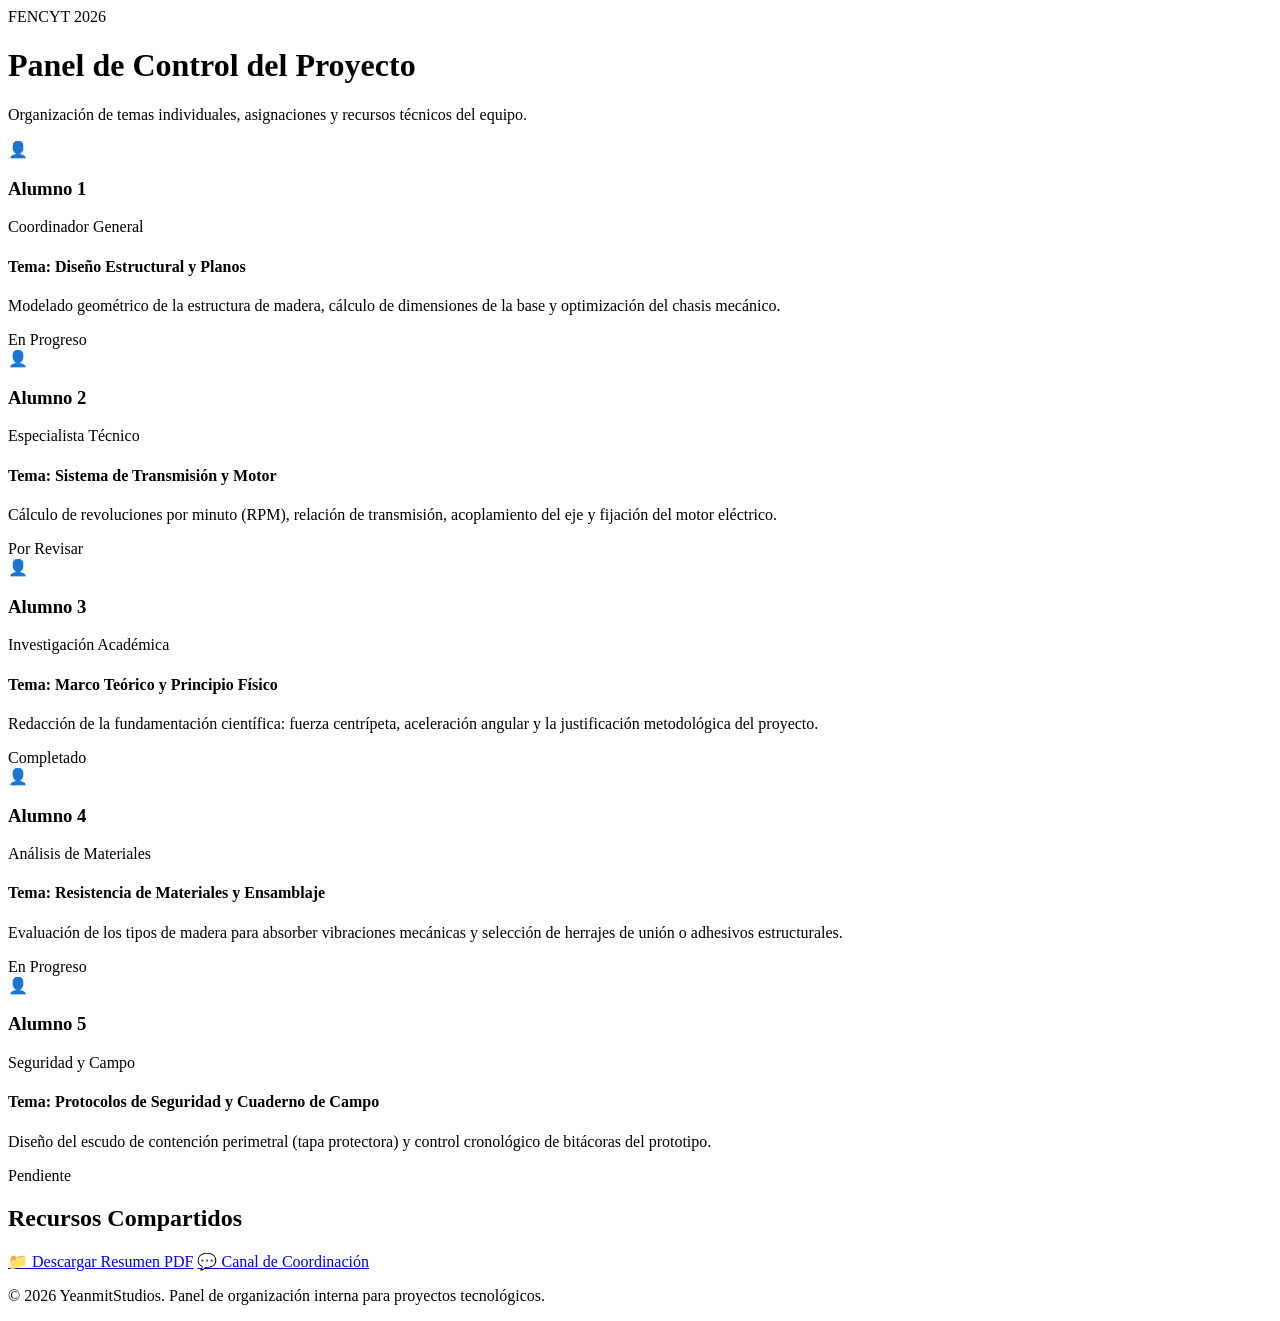
==== index.html @ 691cac82 "Add initial HTML structure for DPCC project" ====
<!DOCTYPE html>
<html lang="es">
<head>
    <meta charset="UTF-8">
    <meta name="viewport" content="width=device-width, initial-scale=1.0">
    <title>Proyecto FENCYT 2026 - Distribución de Temas</title>
    <link rel="stylesheet" href="style.css">
    <link rel="preconnect" href="https://fonts.googleapis.com">
    <link rel="preconnect" href="https://fonts.gstatic.com" crossorigin>
    <link href="https://fonts.googleapis.com/css2?family=Plus+Jakarta+Sans:wght@400;500;600;700&display=swap" rel="stylesheet">
</head>
<body>

    <header class="hero">
        <div class="container">
            <span class="badge">FENCYT 2026</span>
            <h1>Panel de Control del Proyecto</h1>
            <p>Organización de temas individuales, asignaciones y recursos técnicos del equipo.</p>
        </div>
    </header>

    <main class="container">
        
        <section class="grid-temas">
            
            <article class="card-tema">
                <div class="card-header">
                    <div class="user-icon">👤</div>
                    <div class="student-info">
                        <h3>Alumno 1</h3>
                        <span class="role">Coordinador General</span>
                    </div>
                </div>
                <div class="card-body">
                    <h4>Tema: Diseño Estructural y Planos</h4>
                    <p>Modelado geométrico de la estructura de madera, cálculo de dimensiones de la base y optimización del chasis mecánico.</p>
                    <div class="status-badge status-progress">En Progreso</div>
                </div>
            </article>

            <article class="card-tema">
                <div class="card-header">
                    <div class="user-icon">👤</div>
                    <div class="student-info">
                        <h3>Alumno 2</h3>
                        <span class="role">Especialista Técnico</span>
                    </div>
                </div>
                <div class="card-body">
                    <h4>Tema: Sistema de Transmisión y Motor</h4>
                    <p>Cálculo de revoluciones por minuto (RPM), relación de transmisión, acoplamiento del eje y fijación del motor eléctrico.</p>
                    <div class="status-badge status-review">Por Revisar</div>
                </div>
            </article>

            <article class="card-tema">
                <div class="card-header">
                    <div class="user-icon">👤</div>
                    <div class="student-info">
                        <h3>Alumno 3</h3>
                        <span class="role">Investigación Académica</span>
                    </div>
                </div>
                <div class="card-body">
                    <h4>Tema: Marco Teórico y Principio Físico</h4>
                    <p>Redacción de la fundamentación científica: fuerza centrípeta, aceleración angular y la justificación metodológica del proyecto.</p>
                    <div class="status-badge status-done">Completado</div>
                </div>
            </article>

            <article class="card-tema">
                <div class="card-header">
                    <div class="user-icon">👤</div>
                    <div class="student-info">
                        <h3>Alumno 4</h3>
                        <span class="role">Análisis de Materiales</span>
                    </div>
                </div>
                <div class="card-body">
                    <h4>Tema: Resistencia de Materiales y Ensamblaje</h4>
                    <p>Evaluación de los tipos de madera para absorber vibraciones mecánicas y selección de herrajes de unión o adhesivos estructurales.</p>
                    <div class="status-badge status-progress">En Progreso</div>
                </div>
            </article>

            <article class="card-tema">
                <div class="card-header">
                    <div class="user-icon">👤</div>
                    <div class="student-info">
                        <h3>Alumno 5</h3>
                        <span class="role">Seguridad y Campo</span>
                    </div>
                </div>
                <div class="card-body">
                    <h4>Tema: Protocolos de Seguridad y Cuaderno de Campo</h4>
                    <p>Diseño del escudo de contención perimetral (tapa protectora) y control cronológico de bitácoras del prototipo.</p>
                    <div class="status-badge status-todo">Pendiente</div>
                </div>
            </article>

        </section>

        <section class="resources-section">
            <h2>Recursos Compartidos</h2>
            <div class="resources-links">
                <a href="#" class="btn-resource">📁 Descargar Resumen PDF</a>
                <a href="#" class="btn-resource btn-secondary">💬 Canal de Coordinación</a>
            </div>
        </section>

    </main>

    <footer>
        <p>&copy; 2026 YeanmitStudios. Panel de organización interna para proyectos tecnológicos.</p>
    </footer>

</body>
</html>
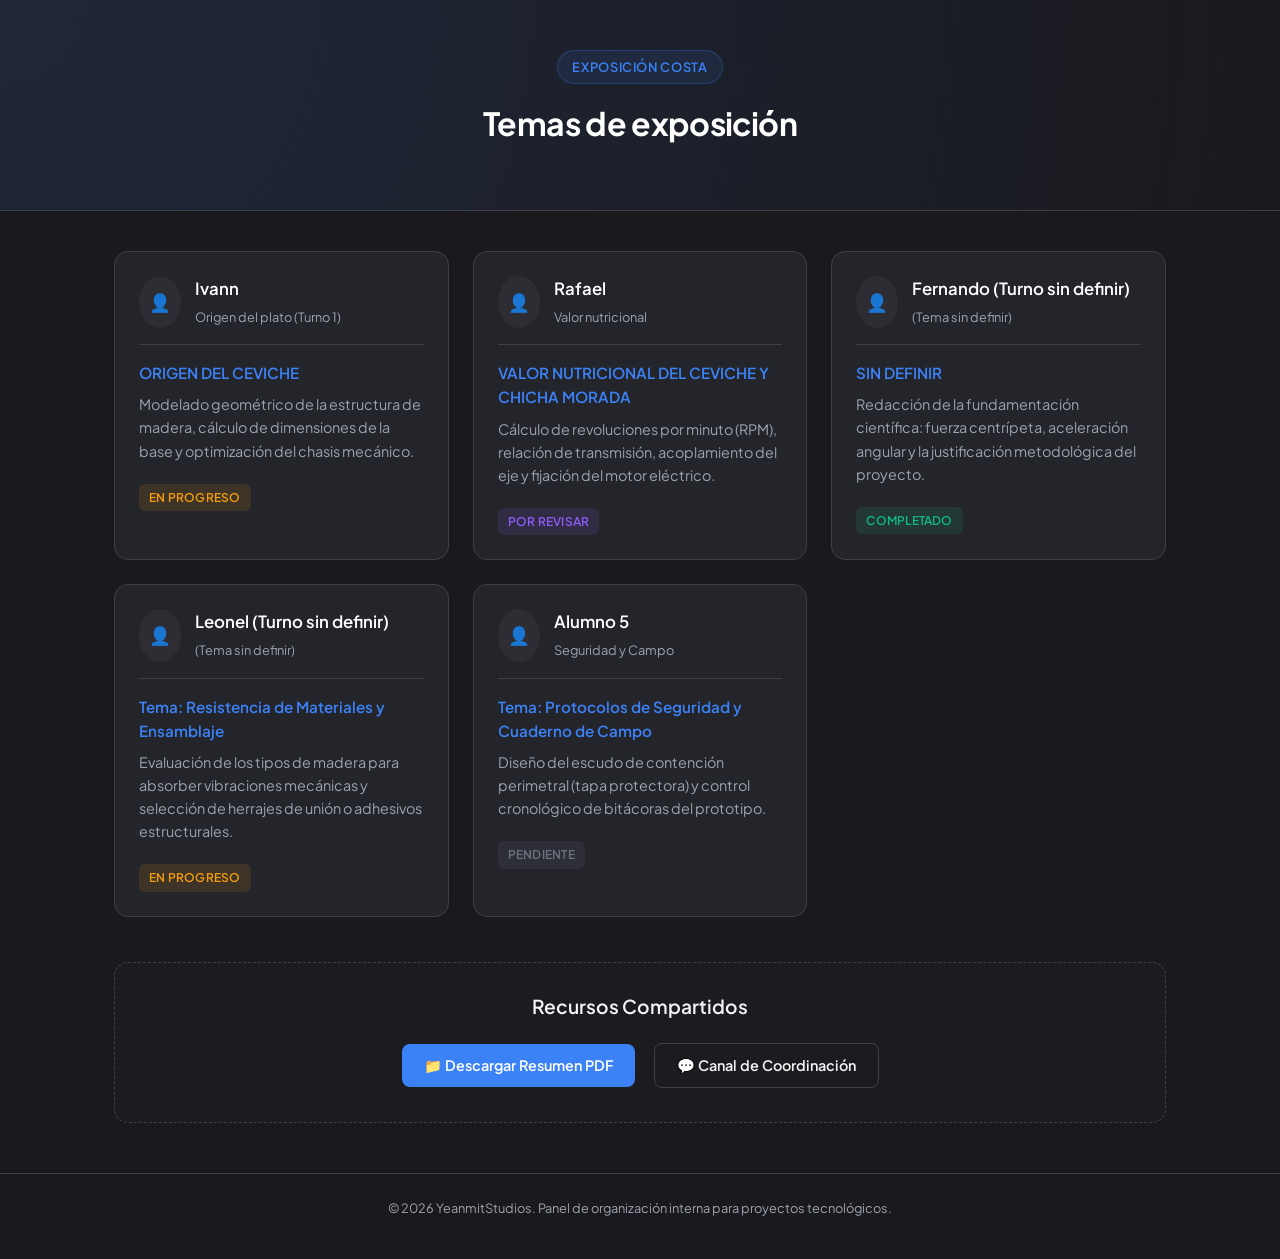
==== commit 195bcfd1: "Update project title and student details in index.html" ====
--- a/index.html
+++ b/index.html
@@ -3,7 +3,7 @@
 <head>
     <meta charset="UTF-8">
     <meta name="viewport" content="width=device-width, initial-scale=1.0">
-    <title>Proyecto FENCYT 2026 - Distribución de Temas</title>
+    <title>Asignación de Temas</title>
     <link rel="stylesheet" href="style.css">
     <link rel="preconnect" href="https://fonts.googleapis.com">
     <link rel="preconnect" href="https://fonts.gstatic.com" crossorigin>
@@ -13,9 +13,8 @@
 
     <header class="hero">
         <div class="container">
-            <span class="badge">FENCYT 2026</span>
-            <h1>Panel de Control del Proyecto</h1>
-            <p>Organización de temas individuales, asignaciones y recursos técnicos del equipo.</p>
+            <span class="badge">EXPOSICIÓN COSTA</span>
+            <h1>Temas de exposición</h1>
         </div>
     </header>
 
@@ -27,12 +26,12 @@
                 <div class="card-header">
                     <div class="user-icon">👤</div>
                     <div class="student-info">
-                        <h3>Alumno 1</h3>
-                        <span class="role">Coordinador General</span>
+                        <h3>Ivann</h3>
+                        <span class="role">Origen del plato (Turno 1)</span>
                     </div>
                 </div>
                 <div class="card-body">
-                    <h4>Tema: Diseño Estructural y Planos</h4>
+                    <h4>ORIGEN DEL CEVICHE</h4>
                     <p>Modelado geométrico de la estructura de madera, cálculo de dimensiones de la base y optimización del chasis mecánico.</p>
                     <div class="status-badge status-progress">En Progreso</div>
                 </div>
@@ -42,12 +41,12 @@
                 <div class="card-header">
                     <div class="user-icon">👤</div>
                     <div class="student-info">
-                        <h3>Alumno 2</h3>
-                        <span class="role">Especialista Técnico</span>
+                        <h3>Rafael</h3>
+                        <span class="role">Valor nutricional</span>
                     </div>
                 </div>
                 <div class="card-body">
-                    <h4>Tema: Sistema de Transmisión y Motor</h4>
+                    <h4>VALOR NUTRICIONAL DEL CEVICHE Y CHICHA MORADA</h4>
                     <p>Cálculo de revoluciones por minuto (RPM), relación de transmisión, acoplamiento del eje y fijación del motor eléctrico.</p>
                     <div class="status-badge status-review">Por Revisar</div>
                 </div>
@@ -57,12 +56,12 @@
                 <div class="card-header">
                     <div class="user-icon">👤</div>
                     <div class="student-info">
-                        <h3>Alumno 3</h3>
-                        <span class="role">Investigación Académica</span>
+                        <h3>Fernando (Turno sin definir)</h3>
+                        <span class="role">(Tema sin definir)</span>
                     </div>
                 </div>
                 <div class="card-body">
-                    <h4>Tema: Marco Teórico y Principio Físico</h4>
+                    <h4>SIN DEFINIR</h4>
                     <p>Redacción de la fundamentación científica: fuerza centrípeta, aceleración angular y la justificación metodológica del proyecto.</p>
                     <div class="status-badge status-done">Completado</div>
                 </div>
@@ -72,8 +71,8 @@
                 <div class="card-header">
                     <div class="user-icon">👤</div>
                     <div class="student-info">
-                        <h3>Alumno 4</h3>
-                        <span class="role">Análisis de Materiales</span>
+                        <h3>Leonel (Turno sin definir)</h3>
+                        <span class="role">(Tema sin definir)</span>
                     </div>
                 </div>
                 <div class="card-body">
--- a/style.css
+++ b/style.css
@@ -0,0 +1,225 @@
+/* ==========================================================================
+   Variables de Paleta de Colores (Inspirada en Entornos UI Profesionales)
+   ========================================================================== */
+:root {
+    --bg-color: #1a1a1e;       /* Fondo oscuro profundo */
+    --card-bg: #24242b;        /* Fondo de tarjetas para contraste */
+    --accent-color: #3b82f6;   /* Azul tecnológico brillante */
+    --text-main: #f3f4f6;      /* Texto principal */
+    --text-muted: #9ca3af;     /* Texto secundario de soporte */
+    --border-color: #3f3f46;   /* Líneas divisorias sutiles */
+    
+    /* Variables de Estado */
+    --status-done: #10b981;    /* Verde */
+    --status-progress: #f59e0b;/* Ámbar */
+    --status-review: #8b5cf6;  /* Púrpura */
+    --status-todo: #6b7280;    /* Gris */
+}
+
+/* Reseteo estándar de márgenes y box-sizing */
+*, *::before, *::after {
+    box-sizing: border-box;
+    margin: 0;
+    padding: 0;
+}
+
+body {
+    font-family: 'Plus Jakarta Sans', sans-serif;
+    background-color: var(--bg-color);
+    color: var(--text-main);
+    line-height: 1.6;
+    padding-bottom: 40px;
+}
+
+.container {
+    max-width: 1100px;
+    margin: 0 auto;
+    padding: 0 24px;
+}
+
+/* ==========================================================================
+   Encabezado / Hero Banner
+   ========================================================================== */
+.hero {
+    background: radial-gradient(circle at top left, rgba(59, 130, 246, 0.12), transparent), var(--bg-color);
+    border-bottom: 1px solid var(--border-color);
+    padding: 50px 0;
+    text-align: center;
+    margin-bottom: 40px;
+}
+
+.badge {
+    display: inline-block;
+    background-color: rgba(59, 130, 246, 0.1);
+    color: var(--accent-color);
+    padding: 6px 14px;
+    border-radius: 20px;
+    font-size: 0.8rem;
+    font-weight: 600;
+    text-transform: uppercase;
+    letter-spacing: 0.05em;
+    margin-bottom: 14px;
+    border: 1px solid rgba(59, 130, 246, 0.25);
+}
+
+.hero h1 {
+    font-size: 2rem;
+    font-weight: 700;
+    color: #ffffff;
+    margin-bottom: 10px;
+    letter-spacing: -0.02em;
+}
+
+.hero p {
+    font-size: 1rem;
+    color: var(--text-muted);
+    max-width: 600px;
+    margin: 0 auto;
+}
+
+/* ==========================================================================
+   Estructura Grid Organizada de Tarjetas
+   ========================================================================== */
+.grid-temas {
+    display: grid;
+    grid-template-columns: repeat(auto-fit, minmax(300px, 1fr));
+    gap: 24px;
+    margin-bottom: 45px;
+}
+
+.card-tema {
+    background-color: var(--card-bg);
+    border: 1px solid var(--border-color);
+    border-radius: 14px;
+    padding: 24px;
+    transition: transform 0.2s cubic-bezier(0.4, 0, 0.2, 1), border-color 0.2s ease;
+}
+
+.card-tema:hover {
+    transform: translateY(-4px);
+    border-color: var(--accent-color);
+}
+
+/* Encabezado interno de tarjeta */
+.card-header {
+    display: table;
+    width: 100%;
+    border-bottom: 1px solid var(--border-color);
+    padding-bottom: 16px;
+    margin-bottom: 16px;
+}
+
+.user-icon {
+    display: table-cell;
+    vertical-align: middle;
+    width: 42px;
+    height: 42px;
+    background-color: rgba(255, 255, 255, 0.04);
+    border-radius: 50%;
+    text-align: center;
+    font-size: 1.1rem;
+}
+
+.student-info {
+    display: table-cell;
+    vertical-align: middle;
+    padding-left: 14px;
+}
+
+.student-info h3 {
+    font-size: 1.05rem;
+    font-weight: 600;
+    color: #ffffff;
+}
+
+.student-info .role {
+    font-size: 0.8rem;
+    color: var(--text-muted);
+}
+
+/* Cuerpo interno de tarjeta */
+.card-body h4 {
+    font-size: 0.95rem;
+    font-weight: 600;
+    color: var(--accent-color);
+    margin-bottom: 8px;
+}
+
+.card-body p {
+    font-size: 0.9rem;
+    color: var(--text-muted);
+    margin-bottom: 20px;
+    min-height: 66px; /* Mantiene balance visual uniforme */
+}
+
+/* Etiquetas de Estado del entregable */
+.status-badge {
+    display: inline-block;
+    font-size: 0.75rem;
+    font-weight: 600;
+    padding: 4px 10px;
+    border-radius: 6px;
+    text-transform: uppercase;
+    letter-spacing: 0.02em;
+}
+
+.status-done { background-color: rgba(16, 185, 129, 0.12); color: var(--status-done); }
+.status-progress { background-color: rgba(245, 158, 11, 0.12); color: var(--status-progress); }
+.status-review { background-color: rgba(139, 92, 246, 0.12); color: var(--status-review); }
+.status-todo { background-color: rgba(107, 114, 128, 0.12); color: var(--status-todo); }
+
+/* ==========================================================================
+   Sección de Recursos Adicionales e Interactividad
+   ========================================================================== */
+.resources-section {
+    background-color: rgba(255, 255, 255, 0.01);
+    border: 1px dashed var(--border-color);
+    border-radius: 14px;
+    padding: 28px;
+    text-align: center;
+    margin-bottom: 50px;
+}
+
+.resources-section h2 {
+    font-size: 1.2rem;
+    font-weight: 600;
+    margin-bottom: 16px;
+}
+
+.btn-resource {
+    display: inline-block;
+    background-color: var(--accent-color);
+    color: #ffffff;
+    text-decoration: none;
+    padding: 10px 22px;
+    border-radius: 8px;
+    font-size: 0.9rem;
+    font-weight: 600;
+    margin: 6px 8px;
+    transition: background-color 0.15s ease;
+}
+
+.btn-resource:hover {
+    background-color: #2563eb;
+}
+
+.btn-resource.btn-secondary {
+    background-color: transparent;
+    border: 1px solid var(--border-color);
+    color: var(--text-main);
+}
+
+.btn-resource.btn-secondary:hover {
+    background-color: rgba(255, 255, 255, 0.04);
+}
+
+/* ==========================================================================
+   Pie de Página
+   ========================================================================== */
+footer {
+    text-align: center;
+    padding-top: 24px;
+    border-top: 1px solid var(--border-color);
+    color: var(--text-muted);
+    font-size: 0.8rem;
+}
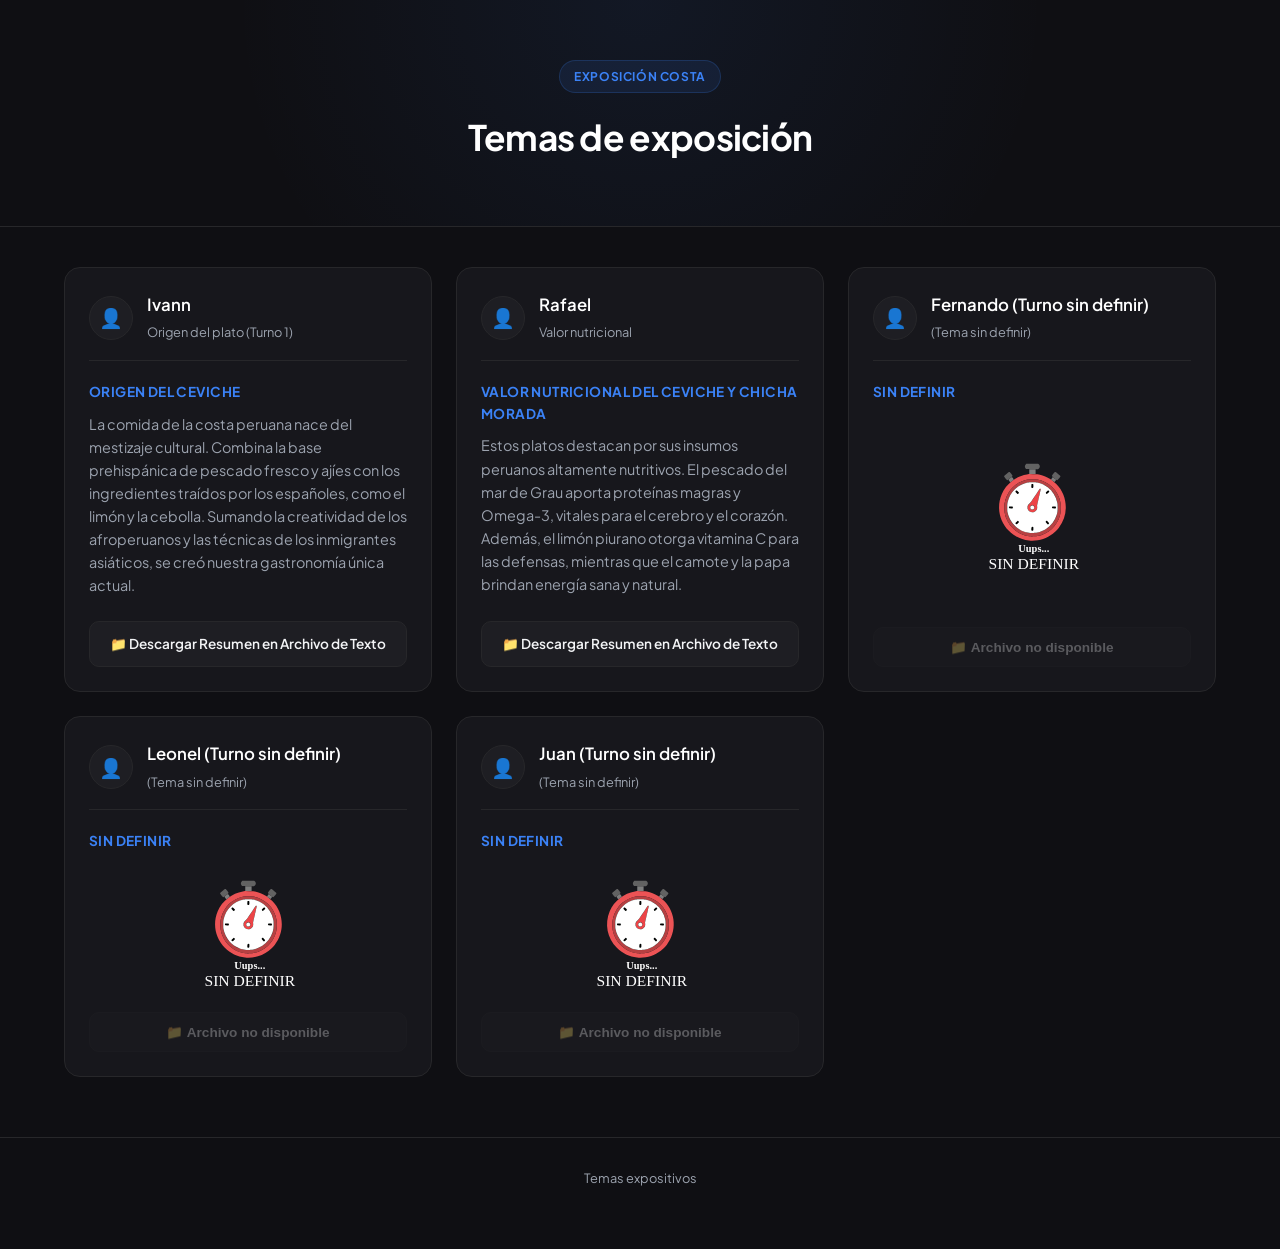
==== commit 386e2a13: "Add files via upload" ====
--- a/index.html
+++ b/index.html
@@ -1,117 +1,129 @@
-<!DOCTYPE html>
-<html lang="es">
-<head>
-    <meta charset="UTF-8">
-    <meta name="viewport" content="width=device-width, initial-scale=1.0">
-    <title>Asignación de Temas</title>
-    <link rel="stylesheet" href="style.css">
-    <link rel="preconnect" href="https://fonts.googleapis.com">
-    <link rel="preconnect" href="https://fonts.gstatic.com" crossorigin>
-    <link href="https://fonts.googleapis.com/css2?family=Plus+Jakarta+Sans:wght@400;500;600;700&display=swap" rel="stylesheet">
-</head>
-<body>
-
-    <header class="hero">
-        <div class="container">
-            <span class="badge">EXPOSICIÓN COSTA</span>
-            <h1>Temas de exposición</h1>
-        </div>
-    </header>
-
-    <main class="container">
-        
-        <section class="grid-temas">
-            
-            <article class="card-tema">
-                <div class="card-header">
-                    <div class="user-icon">👤</div>
-                    <div class="student-info">
-                        <h3>Ivann</h3>
-                        <span class="role">Origen del plato (Turno 1)</span>
-                    </div>
-                </div>
-                <div class="card-body">
-                    <h4>ORIGEN DEL CEVICHE</h4>
-                    <p>Modelado geométrico de la estructura de madera, cálculo de dimensiones de la base y optimización del chasis mecánico.</p>
-                    <div class="status-badge status-progress">En Progreso</div>
-                </div>
-            </article>
-
-            <article class="card-tema">
-                <div class="card-header">
-                    <div class="user-icon">👤</div>
-                    <div class="student-info">
-                        <h3>Rafael</h3>
-                        <span class="role">Valor nutricional</span>
-                    </div>
-                </div>
-                <div class="card-body">
-                    <h4>VALOR NUTRICIONAL DEL CEVICHE Y CHICHA MORADA</h4>
-                    <p>Cálculo de revoluciones por minuto (RPM), relación de transmisión, acoplamiento del eje y fijación del motor eléctrico.</p>
-                    <div class="status-badge status-review">Por Revisar</div>
-                </div>
-            </article>
-
-            <article class="card-tema">
-                <div class="card-header">
-                    <div class="user-icon">👤</div>
-                    <div class="student-info">
-                        <h3>Fernando (Turno sin definir)</h3>
-                        <span class="role">(Tema sin definir)</span>
-                    </div>
-                </div>
-                <div class="card-body">
-                    <h4>SIN DEFINIR</h4>
-                    <p>Redacción de la fundamentación científica: fuerza centrípeta, aceleración angular y la justificación metodológica del proyecto.</p>
-                    <div class="status-badge status-done">Completado</div>
-                </div>
-            </article>
-
-            <article class="card-tema">
-                <div class="card-header">
-                    <div class="user-icon">👤</div>
-                    <div class="student-info">
-                        <h3>Leonel (Turno sin definir)</h3>
-                        <span class="role">(Tema sin definir)</span>
-                    </div>
-                </div>
-                <div class="card-body">
-                    <h4>Tema: Resistencia de Materiales y Ensamblaje</h4>
-                    <p>Evaluación de los tipos de madera para absorber vibraciones mecánicas y selección de herrajes de unión o adhesivos estructurales.</p>
-                    <div class="status-badge status-progress">En Progreso</div>
-                </div>
-            </article>
-
-            <article class="card-tema">
-                <div class="card-header">
-                    <div class="user-icon">👤</div>
-                    <div class="student-info">
-                        <h3>Alumno 5</h3>
-                        <span class="role">Seguridad y Campo</span>
-                    </div>
-                </div>
-                <div class="card-body">
-                    <h4>Tema: Protocolos de Seguridad y Cuaderno de Campo</h4>
-                    <p>Diseño del escudo de contención perimetral (tapa protectora) y control cronológico de bitácoras del prototipo.</p>
-                    <div class="status-badge status-todo">Pendiente</div>
-                </div>
-            </article>
-
-        </section>
-
-        <section class="resources-section">
-            <h2>Recursos Compartidos</h2>
-            <div class="resources-links">
-                <a href="#" class="btn-resource">📁 Descargar Resumen PDF</a>
-                <a href="#" class="btn-resource btn-secondary">💬 Canal de Coordinación</a>
-            </div>
-        </section>
-
-    </main>
-
-    <footer>
-        <p>&copy; 2026 YeanmitStudios. Panel de organización interna para proyectos tecnológicos.</p>
-    </footer>
-
-</body>
-</html>
+<!DOCTYPE html>
+<html lang="es">
+<head>
+    <meta charset="UTF-8">
+    <meta name="viewport" content="width=device-width, initial-scale=1.0">
+    <title>Asignación de Temas</title>
+    <link rel="stylesheet" href="style.css">
+    <link rel="preconnect" href="https://fonts.googleapis.com">
+    <link rel="preconnect" href="https://fonts.gstatic.com" crossorigin>
+    <link href="https://fonts.googleapis.com/css2?family=Plus+Jakarta+Sans:wght@400;500;600;700&display=swap" rel="stylesheet">
+</head>
+<body>
+
+    <header class="hero">
+        <div class="container">
+            <span class="badge">EXPOSICIÓN COSTA</span>
+            <h1>Temas de exposición</h1>
+        </div>
+    </header>
+
+    <main class="container">
+        
+        <section class="grid-temas">
+            
+            <article class="card-tema">
+                <div class="card-header">
+                    <div class="user-icon">👤</div>
+                    <div class="student-info">
+                        <h3>Ivann</h3>
+                        <span class="role">Origen del plato (Turno 1)</span>
+                    </div>
+                </div>
+                <div class="card-body">
+                    <h4>ORIGEN DEL CEVICHE</h4>
+                    <p id="texto-ivann">La comida de la costa peruana nace del mestizaje cultural. Combina la base prehispánica de pescado fresco y ajíes con los ingredientes traídos por los españoles, como el limón y la cebolla. Sumando la creatividad de los afroperuanos y las técnicas de los inmigrantes asiáticos, se creó nuestra gastronomía única actual.</p>
+                </div>
+                <a href="#" class="btn-resource" onclick="descargarTexto('Origen del Cevicvhe - Ivann', 'texto-ivann'); return false;">📁 Descargar Resumen en Archivo de Texto</a>
+            </article>
+
+            <article class="card-tema">
+                <div class="card-header">
+                    <div class="user-icon">👤</div>
+                    <div class="student-info">
+                        <h3>Rafael</h3>
+                        <span class="role">Valor nutricional</span>
+                    </div>
+                </div>
+                <div class="card-body">
+                    <h4>VALOR NUTRICIONAL DEL CEVICHE Y CHICHA MORADA</h4>
+                    <p id="texto-rafael">Estos platos destacan por sus insumos peruanos altamente nutritivos. El pescado del mar de Grau aporta proteínas magras y Omega-3, vitales para el cerebro y el corazón. Además, el limón piurano otorga vitamina C para las defensas, mientras que el camote y la papa brindan energía sana y natural.</p>
+                </div>
+                <a href="#" class="btn-resource" onclick="descargarTexto('Valor Nutricional - Rafael', 'texto-rafael'); return false;">📁 Descargar Resumen en Archivo de Texto</a>
+            </article>
+
+            <article class="card-tema">
+                <div class="card-header">
+                    <div class="user-icon">👤</div>
+                    <div class="student-info">
+                        <h3>Fernando (Turno sin definir)</h3>
+                        <span class="role">(Tema sin definir)</span>
+                    </div>
+                </div>
+                <div class="card-body">
+                    <h4>SIN DEFINIR</h4>
+                    <img src="Sin_definir_icon.svg" style="width: 200px;">
+                </div>
+                <button class="btn-resource" disabled style="opacity: 0.3; cursor: not-allowed; width: 100%;">📁 Archivo no disponible</button>
+            </article>
+
+            <article class="card-tema">
+                <div class="card-header">
+                    <div class="user-icon">👤</div>
+                    <div class="student-info">
+                        <h3>Leonel (Turno sin definir)</h3>
+                        <span class="role">(Tema sin definir)</span>
+                    </div>
+                </div>
+                <div class="card-body">
+                    <h4>SIN DEFINIR</h4>
+                    <img src="Sin_definir_icon.svg" style="width: 200px;">
+                </div>
+                <button class="btn-resource" disabled style="opacity: 0.3; cursor: not-allowed; width: 100%;">📁 Archivo no disponible</button>
+            </article>
+
+            <article class="card-tema">
+                <div class="card-header">
+                    <div class="user-icon">👤</div>
+                    <div class="student-info">
+                        <h3>Juan (Turno sin definir)</h3>
+                        <span class="role">(Tema sin definir)</span>
+                    </div>
+                </div>
+                <div class="card-body">
+                    <h4>SIN DEFINIR</h4>
+                    <img src="Sin_definir_icon.svg" style="width: 200px;">
+                </div>
+                <button class="btn-resource" disabled style="opacity: 0.3; cursor: not-allowed; width: 100%;">📁 Archivo no disponible</button>
+            </article>
+
+        </section>
+
+    </main>
+
+    <footer>
+        <p>Temas expositivos</p>
+    </footer>
+
+    <script>
+        function descargarTexto(nombreArchivo, idElementoTexto) {
+            // 1. Obtenemos el texto del párrafo correspondiente usando su ID
+            const textoDescarga = document.getElementById(idElementoTexto).innerText;
+            
+            // 2. Creamos un "Blob" que contiene el texto en formato puro (plain text)
+            const blob = new Blob([textoDescarga], { type: 'text/plain;charset=utf-8' });
+            
+            // 3. Creamos un enlace temporal invisible en memoria
+            const enlaceTemporal = document.createElement('a');
+            enlaceTemporal.href = URL.createObjectURL(blob);
+            enlaceTemporal.download = nombreArchivo + '.txt'; // Nombre del archivo descargado
+            
+            // 4. Simulamos el clic para iniciar la descarga y lo removemos
+            document.body.appendChild(enlaceTemporal);
+            enlaceTemporal.click();
+            document.body.removeChild(enlaceTemporal);
+        }
+    </script>
+
+</body>
+</html>
--- a/style.css
+++ b/style.css
@@ -1,225 +1,198 @@
-/* ==========================================================================
-   Variables de Paleta de Colores (Inspirada en Entornos UI Profesionales)
-   ========================================================================== */
-:root {
-    --bg-color: #1a1a1e;       /* Fondo oscuro profundo */
-    --card-bg: #24242b;        /* Fondo de tarjetas para contraste */
-    --accent-color: #3b82f6;   /* Azul tecnológico brillante */
-    --text-main: #f3f4f6;      /* Texto principal */
-    --text-muted: #9ca3af;     /* Texto secundario de soporte */
-    --border-color: #3f3f46;   /* Líneas divisorias sutiles */
-    
-    /* Variables de Estado */
-    --status-done: #10b981;    /* Verde */
-    --status-progress: #f59e0b;/* Ámbar */
-    --status-review: #8b5cf6;  /* Púrpura */
-    --status-todo: #6b7280;    /* Gris */
-}
-
-/* Reseteo estándar de márgenes y box-sizing */
-*, *::before, *::after {
-    box-sizing: border-box;
-    margin: 0;
-    padding: 0;
-}
-
-body {
-    font-family: 'Plus Jakarta Sans', sans-serif;
-    background-color: var(--bg-color);
-    color: var(--text-main);
-    line-height: 1.6;
-    padding-bottom: 40px;
-}
-
-.container {
-    max-width: 1100px;
-    margin: 0 auto;
-    padding: 0 24px;
-}
-
-/* ==========================================================================
-   Encabezado / Hero Banner
-   ========================================================================== */
-.hero {
-    background: radial-gradient(circle at top left, rgba(59, 130, 246, 0.12), transparent), var(--bg-color);
-    border-bottom: 1px solid var(--border-color);
-    padding: 50px 0;
-    text-align: center;
-    margin-bottom: 40px;
-}
-
-.badge {
-    display: inline-block;
-    background-color: rgba(59, 130, 246, 0.1);
-    color: var(--accent-color);
-    padding: 6px 14px;
-    border-radius: 20px;
-    font-size: 0.8rem;
-    font-weight: 600;
-    text-transform: uppercase;
-    letter-spacing: 0.05em;
-    margin-bottom: 14px;
-    border: 1px solid rgba(59, 130, 246, 0.25);
-}
-
-.hero h1 {
-    font-size: 2rem;
-    font-weight: 700;
-    color: #ffffff;
-    margin-bottom: 10px;
-    letter-spacing: -0.02em;
-}
-
-.hero p {
-    font-size: 1rem;
-    color: var(--text-muted);
-    max-width: 600px;
-    margin: 0 auto;
-}
-
-/* ==========================================================================
-   Estructura Grid Organizada de Tarjetas
-   ========================================================================== */
-.grid-temas {
-    display: grid;
-    grid-template-columns: repeat(auto-fit, minmax(300px, 1fr));
-    gap: 24px;
-    margin-bottom: 45px;
-}
-
-.card-tema {
-    background-color: var(--card-bg);
-    border: 1px solid var(--border-color);
-    border-radius: 14px;
-    padding: 24px;
-    transition: transform 0.2s cubic-bezier(0.4, 0, 0.2, 1), border-color 0.2s ease;
-}
-
-.card-tema:hover {
-    transform: translateY(-4px);
-    border-color: var(--accent-color);
-}
-
-/* Encabezado interno de tarjeta */
-.card-header {
-    display: table;
-    width: 100%;
-    border-bottom: 1px solid var(--border-color);
-    padding-bottom: 16px;
-    margin-bottom: 16px;
-}
-
-.user-icon {
-    display: table-cell;
-    vertical-align: middle;
-    width: 42px;
-    height: 42px;
-    background-color: rgba(255, 255, 255, 0.04);
-    border-radius: 50%;
-    text-align: center;
-    font-size: 1.1rem;
-}
-
-.student-info {
-    display: table-cell;
-    vertical-align: middle;
-    padding-left: 14px;
-}
-
-.student-info h3 {
-    font-size: 1.05rem;
-    font-weight: 600;
-    color: #ffffff;
-}
-
-.student-info .role {
-    font-size: 0.8rem;
-    color: var(--text-muted);
-}
-
-/* Cuerpo interno de tarjeta */
-.card-body h4 {
-    font-size: 0.95rem;
-    font-weight: 600;
-    color: var(--accent-color);
-    margin-bottom: 8px;
-}
-
-.card-body p {
-    font-size: 0.9rem;
-    color: var(--text-muted);
-    margin-bottom: 20px;
-    min-height: 66px; /* Mantiene balance visual uniforme */
-}
-
-/* Etiquetas de Estado del entregable */
-.status-badge {
-    display: inline-block;
-    font-size: 0.75rem;
-    font-weight: 600;
-    padding: 4px 10px;
-    border-radius: 6px;
-    text-transform: uppercase;
-    letter-spacing: 0.02em;
-}
-
-.status-done { background-color: rgba(16, 185, 129, 0.12); color: var(--status-done); }
-.status-progress { background-color: rgba(245, 158, 11, 0.12); color: var(--status-progress); }
-.status-review { background-color: rgba(139, 92, 246, 0.12); color: var(--status-review); }
-.status-todo { background-color: rgba(107, 114, 128, 0.12); color: var(--status-todo); }
-
-/* ==========================================================================
-   Sección de Recursos Adicionales e Interactividad
-   ========================================================================== */
-.resources-section {
-    background-color: rgba(255, 255, 255, 0.01);
-    border: 1px dashed var(--border-color);
-    border-radius: 14px;
-    padding: 28px;
-    text-align: center;
-    margin-bottom: 50px;
-}
-
-.resources-section h2 {
-    font-size: 1.2rem;
-    font-weight: 600;
-    margin-bottom: 16px;
-}
-
-.btn-resource {
-    display: inline-block;
-    background-color: var(--accent-color);
-    color: #ffffff;
-    text-decoration: none;
-    padding: 10px 22px;
-    border-radius: 8px;
-    font-size: 0.9rem;
-    font-weight: 600;
-    margin: 6px 8px;
-    transition: background-color 0.15s ease;
-}
-
-.btn-resource:hover {
-    background-color: #2563eb;
-}
-
-.btn-resource.btn-secondary {
-    background-color: transparent;
-    border: 1px solid var(--border-color);
-    color: var(--text-main);
-}
-
-.btn-resource.btn-secondary:hover {
-    background-color: rgba(255, 255, 255, 0.04);
-}
-
-/* ==========================================================================
-   Pie de Página
-   ========================================================================== */
-footer {
-    text-align: center;
-    padding-top: 24px;
-    border-top: 1px solid var(--border-color);
-    color: var(--text-muted);
-    font-size: 0.8rem;
-}
+/* ==========================================================================
+   Variables de Paleta de Colores (Estilo UI Dark Moderno)
+   ========================================================================== */
+:root {
+    --bg-color: #0f0f13;       /* Fondo más oscuro y profundo */
+    --card-bg: #17171c;        /* Tarjetas con mejor contraste */
+    --accent-color: #3b82f6;   /* Azul tecnológico brillante */
+    --text-main: #f3f4f6;      /* Texto principal */
+    --text-muted: #9ca3af;     /* Texto secundario de soporte */
+    --border-color: #27272a;   /* Bordes más sutiles estilo Tailwind */
+    
+    /* Variables de Estado */
+    --status-done: #10b981;    
+    --status-progress: #f59e0b;
+    --status-todo: #6b7280;    
+}
+
+/* Reseteo estándar */
+*, *::before, *::after {
+    box-sizing: border-box;
+    margin: 0;
+    padding: 0;
+}
+
+body {
+    font-family: 'Plus Jakarta Sans', sans-serif;
+    background-color: var(--bg-color);
+    color: var(--text-main);
+    line-height: 1.6;
+    padding-bottom: 60px;
+}
+
+.container {
+    max-width: 1200px;
+    margin: 0 auto;
+    padding: 0 24px;
+}
+
+/* ==========================================================================
+   Encabezado / Hero Banner
+   ========================================================================== */
+.hero {
+    background: radial-gradient(circle at top, rgba(59, 130, 246, 0.08), transparent 60%), var(--bg-color);
+    border-bottom: 1px solid var(--border-color);
+    padding: 60px 0;
+    text-align: center;
+    margin-bottom: 40px;
+}
+
+.badge {
+    display: inline-block;
+    background-color: rgba(59, 130, 246, 0.1);
+    color: var(--accent-color);
+    padding: 6px 14px;
+    border-radius: 20px;
+    font-size: 0.75rem;
+    font-weight: 700;
+    text-transform: uppercase;
+    letter-spacing: 0.05em;
+    margin-bottom: 16px;
+    border: 1px solid rgba(59, 130, 246, 0.2);
+}
+
+.hero h1 {
+    font-size: 2.2rem;
+    font-weight: 700;
+    color: #ffffff;
+    letter-spacing: -0.02em;
+}
+
+/* ==========================================================================
+   Estructura Grid Organizada de Tarjetas
+   ========================================================================== */
+.grid-temas {
+    display: grid;
+    grid-template-columns: repeat(auto-fit, minmax(320px, 1fr));
+    gap: 24px;
+    margin-bottom: 45px;
+}
+
+/* Estructura Flexbox interna para alinear el botón siempre abajo */
+.card-tema {
+    background-color: var(--card-bg);
+    border: 1px solid var(--border-color);
+    border-radius: 16px;
+    padding: 24px;
+    display: flex;
+    flex-direction: column;
+    justify-content: space-between;
+    transition: transform 0.2s cubic-bezier(0.4, 0, 0.2, 1), border-color 0.2s ease, box-shadow 0.2s ease;
+}
+
+.card-tema:hover {
+    transform: translateY(-4px);
+    border-color: rgba(59, 130, 246, 0.5);
+    box-shadow: 0 12px 20px -10px rgba(0, 0, 0, 0.5);
+}
+
+/* Encabezado interno de tarjeta usando Flexbox en vez de Table */
+.card-header {
+    display: flex;
+    align-items: center;
+    border-bottom: 1px solid var(--border-color);
+    padding-bottom: 16px;
+    margin-bottom: 20px;
+}
+
+.user-icon {
+    display: flex;
+    align-items: center;
+    justify-content: center;
+    width: 44px;
+    height: 44px;
+    background-color: rgba(255, 255, 255, 0.03);
+    border: 1px solid var(--border-color);
+    border-radius: 50%;
+    font-size: 1.2rem;
+}
+
+.student-info {
+    padding-left: 14px;
+}
+
+.student-info h3 {
+    font-size: 1.05rem;
+    font-weight: 600;
+    color: #ffffff;
+}
+
+.student-info .role {
+    font-size: 0.8rem;
+    color: var(--text-muted);
+}
+
+/* Cuerpo interno de tarjeta */
+.card-body {
+    flex-grow: 1; /* Hace que el cuerpo ocupe el espacio disponible */
+    display: flex;
+    flex-direction: column;
+}
+
+.card-body h4 {
+    font-size: 0.85rem;
+    font-weight: 700;
+    color: var(--accent-color);
+    margin-bottom: 10px;
+    letter-spacing: 0.03em;
+}
+
+.card-body p {
+    font-size: 0.9rem;
+    color: var(--text-muted);
+    margin-bottom: 24px;
+    line-height: 1.6;
+}
+
+/* Contenedor especial para centrar la imagen "sin definir" de forma estética */
+.card-body img {
+    margin: auto;
+    display: block;
+    max-height: 150px; /* Reducido para que no empuje el diseño */
+    padding: 10px 0;
+}
+
+/* ==========================================================================
+   Botón de Recursos Estilizado
+   ========================================================================== */
+.btn-resource {
+    display: block;
+    text-align: center;
+    background-color: rgba(255, 255, 255, 0.03);
+    color: var(--text-main);
+    border: 1px solid var(--border-color);
+    text-decoration: none;
+    padding: 11px 16px;
+    border-radius: 10px;
+    font-size: 0.85rem;
+    font-weight: 600;
+    transition: background-color 0.15s ease, border-color 0.15s ease, color 0.15s ease;
+}
+
+.btn-resource:hover {
+    background-color: rgba(59, 130, 246, 0.08);
+    border-color: var(--accent-color);
+    color: #ffffff;
+}
+
+/* ==========================================================================
+   Pie de Página
+   ========================================================================== */
+footer {
+    text-align: center;
+    padding-top: 30px;
+    margin-top: 60px;
+    border-top: 1px solid var(--border-color);
+    color: var(--text-muted);
+    font-size: 0.8rem;
+}
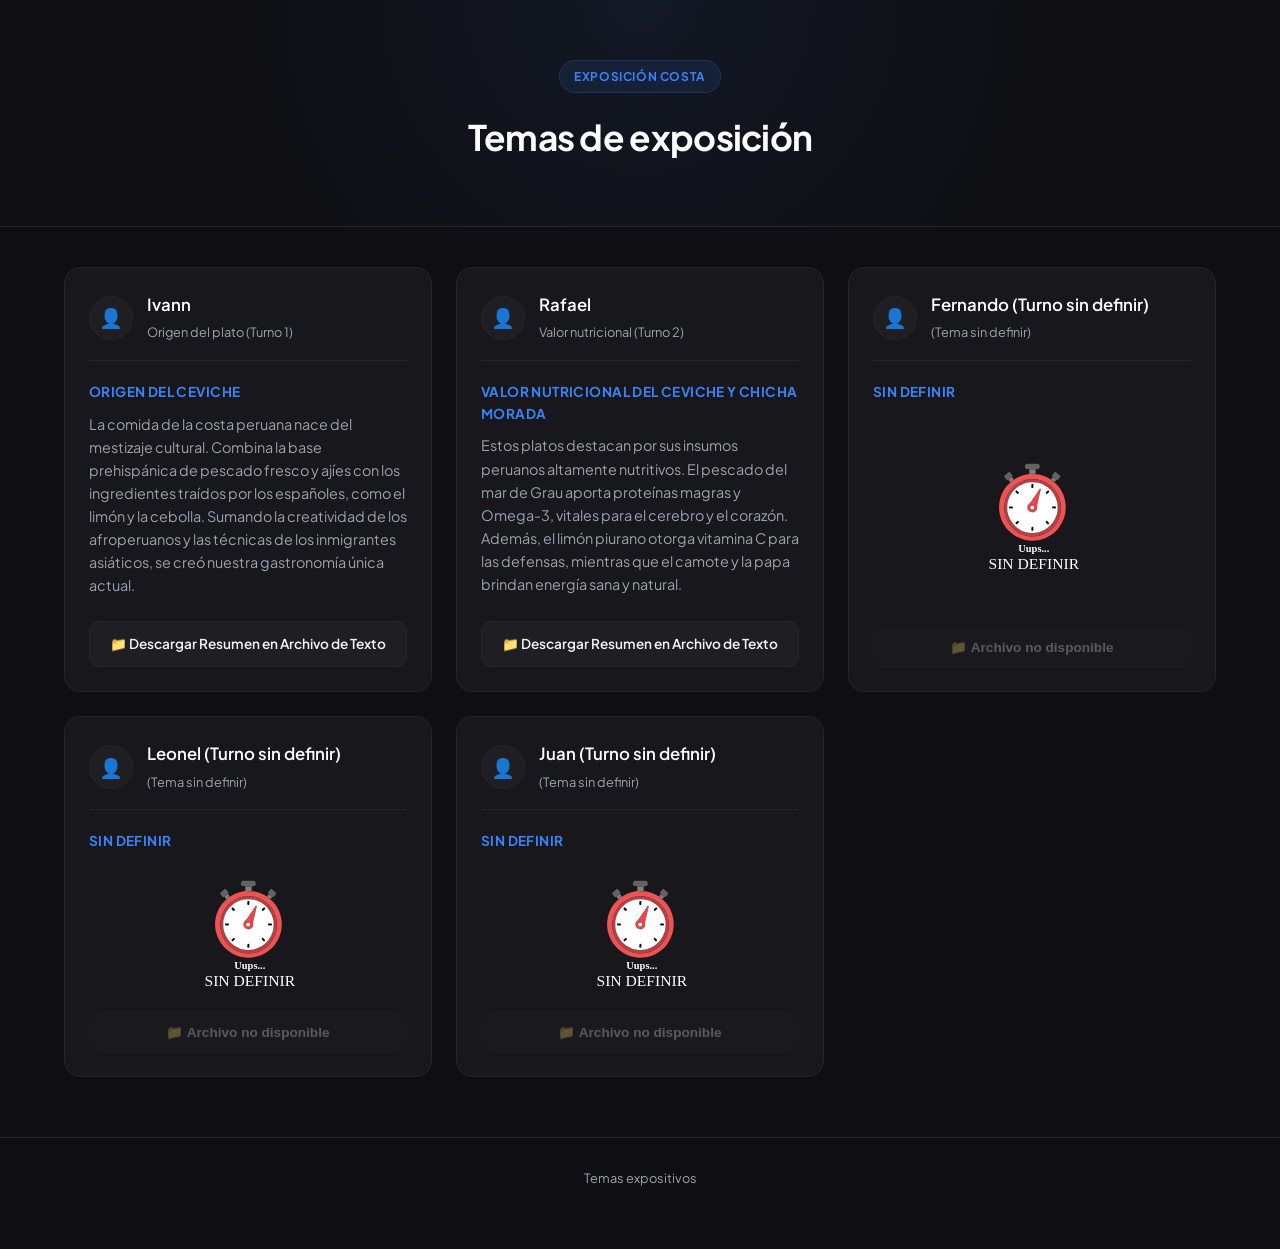
==== commit 78dda7b9: "Add files via upload" ====
--- a/index.html
+++ b/index.html
@@ -42,7 +42,7 @@
                     <div class="user-icon">👤</div>
                     <div class="student-info">
                         <h3>Rafael</h3>
-                        <span class="role">Valor nutricional</span>
+                        <span class="role">Valor nutricional (Turno 2)</span>
                     </div>
                 </div>
                 <div class="card-body">
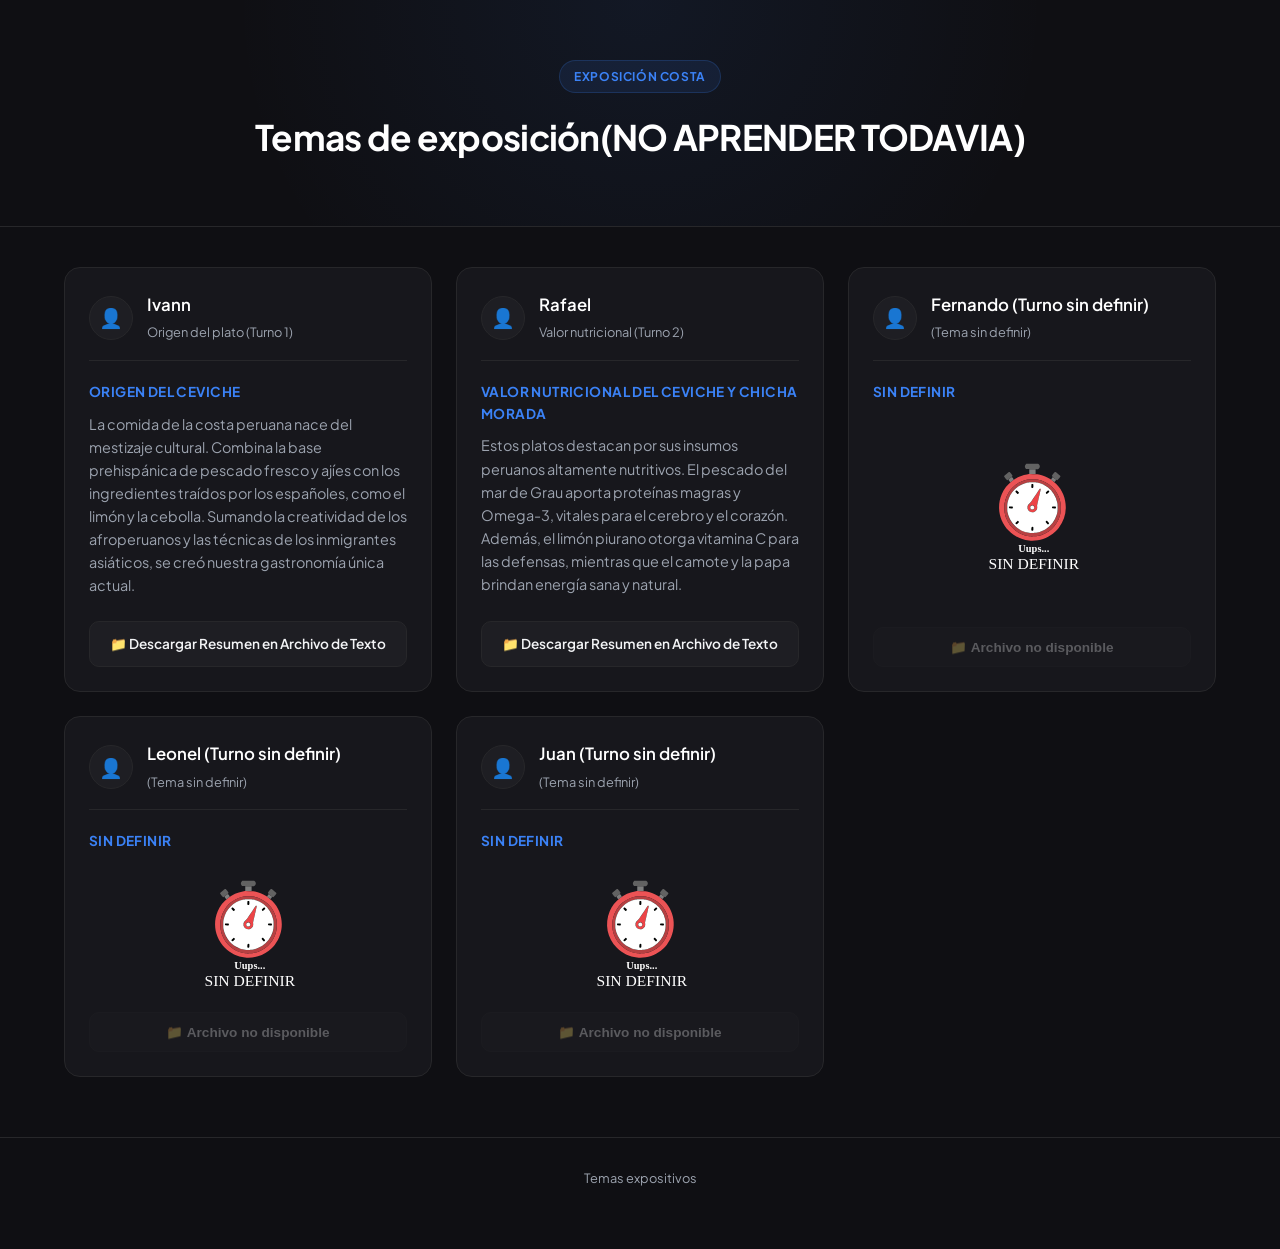
==== commit bf0de279: "Update index.html" ====
--- a/index.html
+++ b/index.html
@@ -14,7 +14,7 @@
     <header class="hero">
         <div class="container">
             <span class="badge">EXPOSICIÓN COSTA</span>
-            <h1>Temas de exposición</h1>
+            <h1>Temas de exposición(NO APRENDER TODAVIA)</h1>
         </div>
     </header>
 
@@ -126,4 +126,4 @@
     </script>
 
 </body>
-</html>+</html>
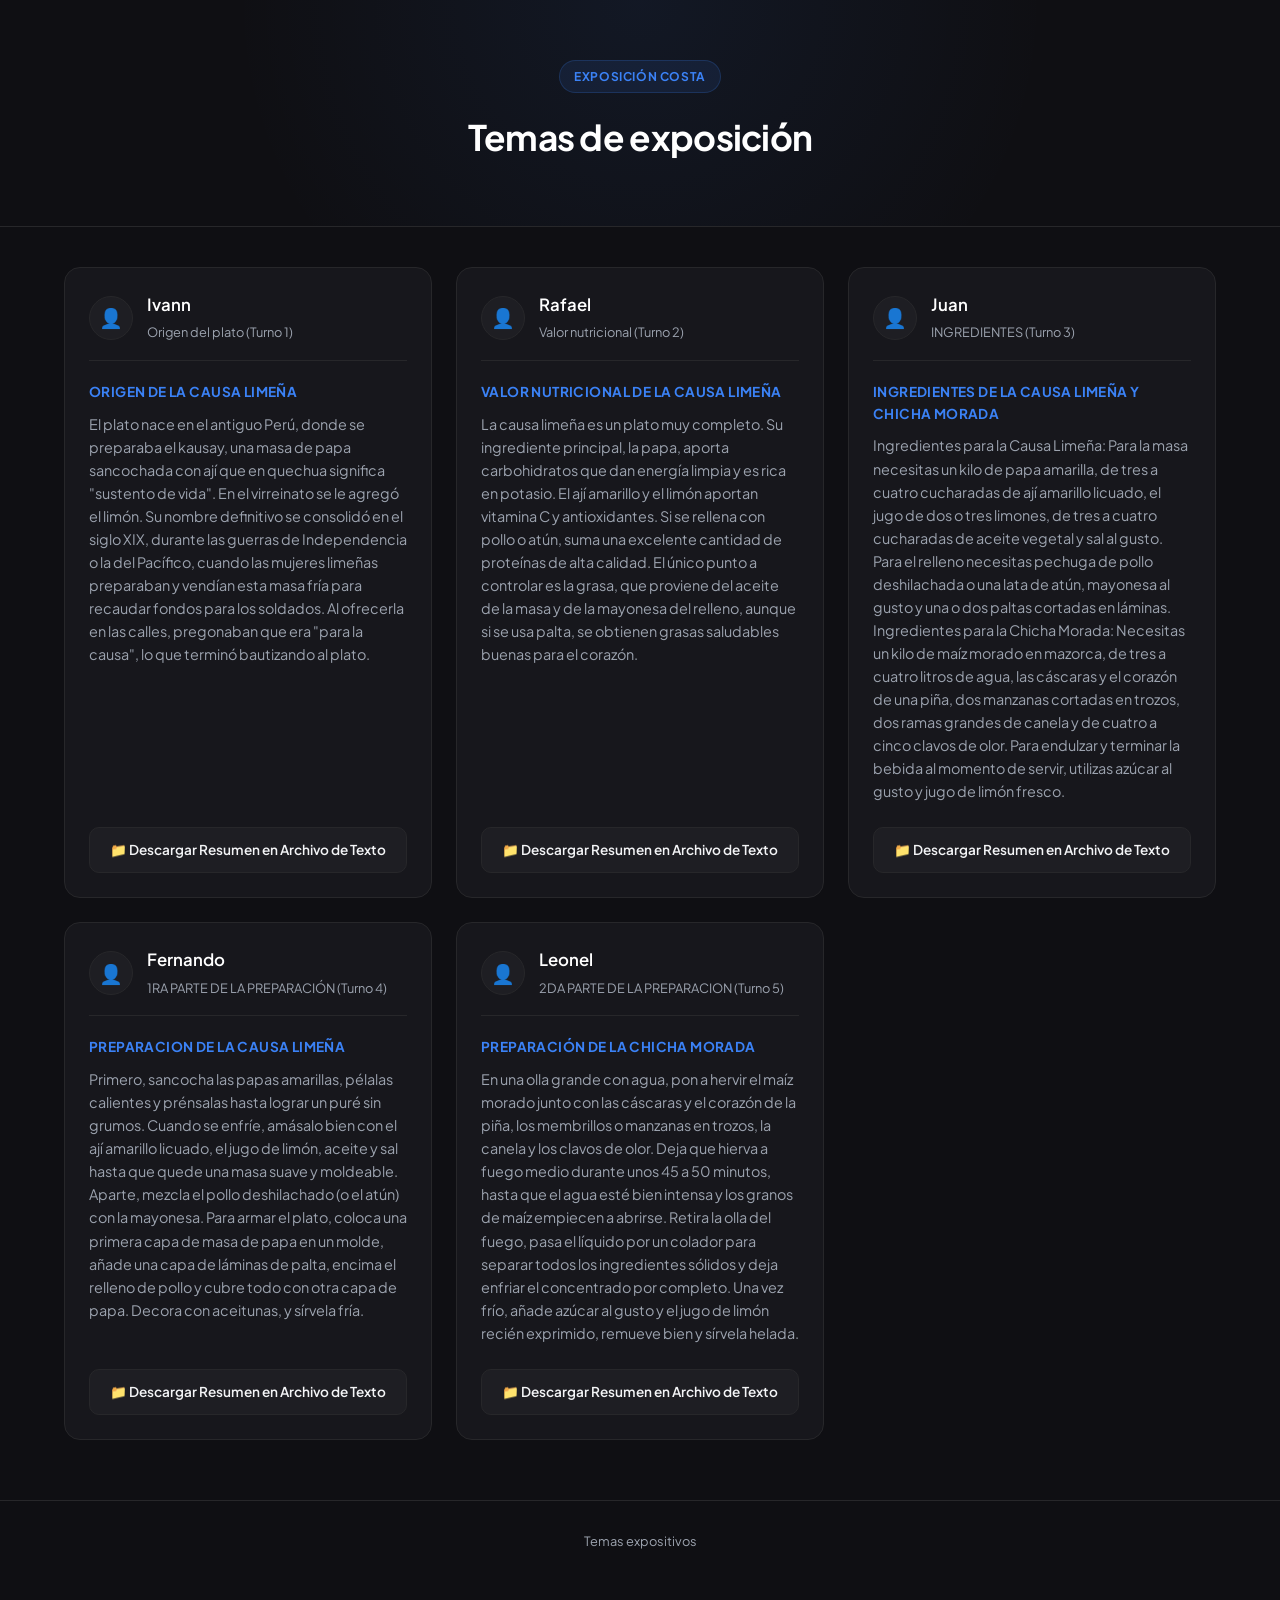
==== commit 3a728a5a: "Add files via upload" ====
--- a/index.html
+++ b/index.html
@@ -14,7 +14,7 @@
     <header class="hero">
         <div class="container">
             <span class="badge">EXPOSICIÓN COSTA</span>
-            <h1>Temas de exposición(NO APRENDER TODAVIA)</h1>
+            <h1>Temas de exposición</h1>
         </div>
     </header>
 
@@ -31,10 +31,12 @@
                     </div>
                 </div>
                 <div class="card-body">
-                    <h4>ORIGEN DEL CEVICHE</h4>
-                    <p id="texto-ivann">La comida de la costa peruana nace del mestizaje cultural. Combina la base prehispánica de pescado fresco y ajíes con los ingredientes traídos por los españoles, como el limón y la cebolla. Sumando la creatividad de los afroperuanos y las técnicas de los inmigrantes asiáticos, se creó nuestra gastronomía única actual.</p>
+                    <h4>ORIGEN DE LA CAUSA LIMEÑA</h4>
+                    <p id="texto-ivann">El plato nace en el antiguo Perú, donde se preparaba el kausay, una masa de papa sancochada con ají que en quechua significa "sustento de vida". En el virreinato se le agregó el limón.
+
+Su nombre definitivo se consolidó en el siglo XIX, durante las guerras de Independencia o la del Pacífico, cuando las mujeres limeñas preparaban y vendían esta masa fría para recaudar fondos para los soldados. Al ofrecerla en las calles, pregonaban que era "para la causa", lo que terminó bautizando al plato.</p>
                 </div>
-                <a href="#" class="btn-resource" onclick="descargarTexto('Origen del Cevicvhe - Ivann', 'texto-ivann'); return false;">📁 Descargar Resumen en Archivo de Texto</a>
+                <a href="#" class="btn-resource" onclick="descargarTexto('Origen de la causa limeña - Ivann', 'texto-ivann'); return false;">📁 Descargar Resumen en Archivo de Texto</a>
             </article>
 
             <article class="card-tema">
@@ -46,8 +48,8 @@
                     </div>
                 </div>
                 <div class="card-body">
-                    <h4>VALOR NUTRICIONAL DEL CEVICHE Y CHICHA MORADA</h4>
-                    <p id="texto-rafael">Estos platos destacan por sus insumos peruanos altamente nutritivos. El pescado del mar de Grau aporta proteínas magras y Omega-3, vitales para el cerebro y el corazón. Además, el limón piurano otorga vitamina C para las defensas, mientras que el camote y la papa brindan energía sana y natural.</p>
+                    <h4>VALOR NUTRICIONAL DE LA CAUSA LIMEÑA</h4>
+                    <p id="texto-rafael">La causa limeña es un plato muy completo. Su ingrediente principal, la papa, aporta carbohidratos que dan energía limpia y es rica en potasio. El ají amarillo y el limón aportan vitamina C y antioxidantes. Si se rellena con pollo o atún, suma una excelente cantidad de proteínas de alta calidad. El único punto a controlar es la grasa, que proviene del aceite de la masa y de la mayonesa del relleno, aunque si se usa palta, se obtienen grasas saludables buenas para el corazón.</p>
                 </div>
                 <a href="#" class="btn-resource" onclick="descargarTexto('Valor Nutricional - Rafael', 'texto-rafael'); return false;">📁 Descargar Resumen en Archivo de Texto</a>
             </article>
@@ -56,45 +58,52 @@
                 <div class="card-header">
                     <div class="user-icon">👤</div>
                     <div class="student-info">
-                        <h3>Fernando (Turno sin definir)</h3>
-                        <span class="role">(Tema sin definir)</span>
+                        <h3>Juan</h3>
+                        <span class="role">INGREDIENTES (Turno 3)</span>
                     </div>
                 </div>
                 <div class="card-body">
-                    <h4>SIN DEFINIR</h4>
-                    <img src="Sin_definir_icon.svg" style="width: 200px;">
+                    <h4>INGREDIENTES DE LA CAUSA LIMEÑA Y CHICHA MORADA</h4>
+                    <p id="texto-juan">Ingredientes para la Causa Limeña:
+Para la masa necesitas un kilo de papa amarilla, de tres a cuatro cucharadas de ají amarillo licuado, el jugo de dos o tres limones, de tres a cuatro cucharadas de aceite vegetal y sal al gusto. Para el relleno necesitas pechuga de pollo deshilachada o una lata de atún, mayonesa al gusto y una o dos paltas cortadas en láminas.
+Ingredientes para la Chicha Morada:
+Necesitas un kilo de maíz morado en mazorca, de tres a cuatro litros de agua, las cáscaras y el corazón de una piña, dos manzanas cortadas en trozos, dos ramas grandes de canela y de cuatro a cinco clavos de olor. Para endulzar y terminar la bebida al momento de servir, utilizas azúcar al gusto y jugo de limón fresco.</p>
                 </div>
-                <button class="btn-resource" disabled style="opacity: 0.3; cursor: not-allowed; width: 100%;">📁 Archivo no disponible</button>
+                <a href="#" class="btn-resource" onclick="descargarTexto('Ingredientes de la causa limeña - Juan', 'texto-juan'); return false;">📁 Descargar Resumen en Archivo de Texto</a>
             </article>
 
             <article class="card-tema">
                 <div class="card-header">
                     <div class="user-icon">👤</div>
                     <div class="student-info">
-                        <h3>Leonel (Turno sin definir)</h3>
-                        <span class="role">(Tema sin definir)</span>
+                        <h3>Fernando</h3>
+                        <span class="role">1RA PARTE DE LA PREPARACIÓN (Turno 4)</span>
                     </div>
                 </div>
                 <div class="card-body">
-                    <h4>SIN DEFINIR</h4>
-                    <img src="Sin_definir_icon.svg" style="width: 200px;">
+                    <h4>PREPARACION DE LA CAUSA LIMEÑA</h4>
+                    <p id="texto-fernando">Primero, sancocha las papas amarillas, pélalas calientes y prénsalas hasta lograr un puré sin grumos. Cuando se enfríe, amásalo bien con el ají amarillo licuado, el jugo de limón, aceite y sal hasta que quede una masa suave y moldeable.
+
+Aparte, mezcla el pollo deshilachado (o el atún) con la mayonesa. Para armar el plato, coloca una primera capa de masa de papa en un molde, añade una capa de láminas de palta, encima el relleno de pollo y cubre todo con otra capa de papa. Decora con aceitunas, y sírvela fría.</p>
                 </div>
-                <button class="btn-resource" disabled style="opacity: 0.3; cursor: not-allowed; width: 100%;">📁 Archivo no disponible</button>
+                <a href="#" class="btn-resource" onclick="descargarTexto('Preparación de la causa limeña - Fernando', 'texto-fernando'); return false;">📁 Descargar Resumen en Archivo de Texto</a>
             </article>
 
             <article class="card-tema">
                 <div class="card-header">
                     <div class="user-icon">👤</div>
                     <div class="student-info">
-                        <h3>Juan (Turno sin definir)</h3>
-                        <span class="role">(Tema sin definir)</span>
+                        <h3>Leonel</h3>
+                        <span class="role">2DA PARTE DE LA PREPARACION (Turno 5)</span>
                     </div>
                 </div>
                 <div class="card-body">
-                    <h4>SIN DEFINIR</h4>
-                    <img src="Sin_definir_icon.svg" style="width: 200px;">
+                    <h4>PREPARACIÓN DE LA CHICHA MORADA</h4>
+                    <p id="texto-leonel">En una olla grande con agua, pon a hervir el maíz morado junto con las cáscaras y el corazón de la piña, los membrillos o manzanas en trozos, la canela y los clavos de olor. Deja que hierva a fuego medio durante unos 45 a 50 minutos, hasta que el agua esté bien intensa y los granos de maíz empiecen a abrirse.
+
+Retira la olla del fuego, pasa el líquido por un colador para separar todos los ingredientes sólidos y deja enfriar el concentrado por completo. Una vez frío, añade azúcar al gusto y el jugo de limón recién exprimido, remueve bien y sírvela helada.</p>
                 </div>
-                <button class="btn-resource" disabled style="opacity: 0.3; cursor: not-allowed; width: 100%;">📁 Archivo no disponible</button>
+                <a href="#" class="btn-resource" onclick="descargarTexto('Preparación de la chicha morada - Leonel', 'texto-leonel'); return false;">📁 Descargar Resumen en Archivo de Texto</a>
             </article>
 
         </section>
@@ -126,4 +135,4 @@
     </script>
 
 </body>
-</html>
+</html>
